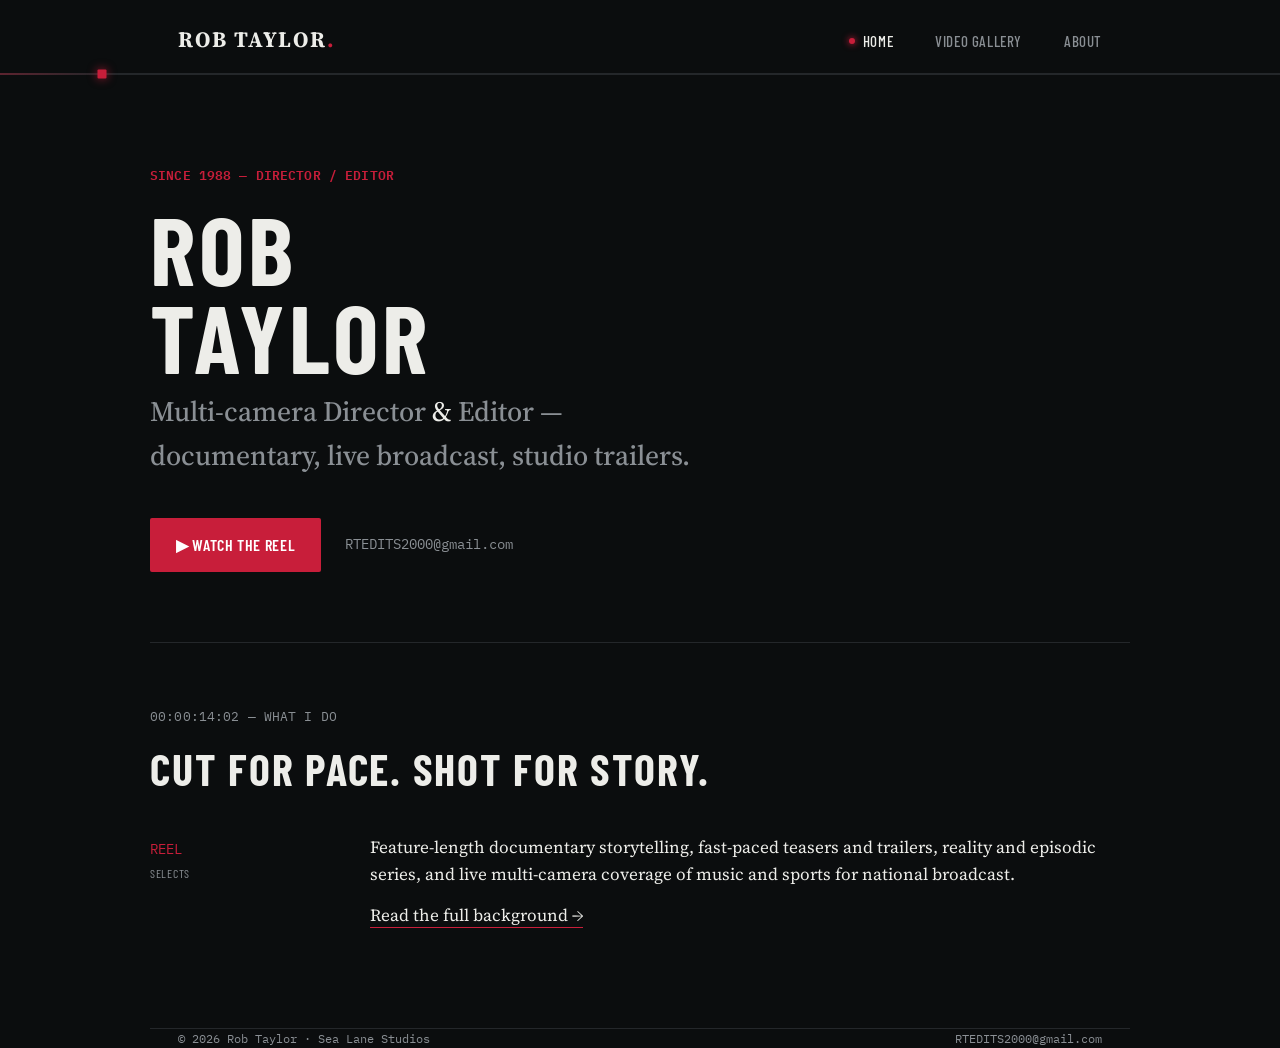
==== index.html @ 9c912b34 "Add files via upload" ====
<!doctype html>
<html lang="en">
<head>
<meta charset="UTF-8">
<meta name="viewport" content="width=device-width, initial-scale=1">
<title>Rob Taylor — Director / Editor</title>
<meta name="description" content="Rob Taylor is a Director and Editor working across documentary, live multi-camera broadcast, and studio trailers since 1988.">
<link rel="stylesheet" href="styles.css">
</head>
<body>

<header class="site-header">
  <div class="frame">
    <div class="header-row">
      <a href="index.html" class="wordmark">ROB TAYLOR<span class="dot">.</span></a>
      <nav class="primary" aria-label="Primary">
        <a href="index.html" class="active">Home</a>
        <a href="video-gallery.html">Video Gallery</a>
        <a href="about.html">About</a>
      </nav>
    </div>
  </div>
  <div class="scrub"><div class="fill" style="width:8%"></div><div class="head" style="left:8%"></div></div>
</header>

<main>
  <section class="hero frame">
    <p class="tag mono">SINCE 1988 — DIRECTOR / EDITOR</p>
    <h1>ROB<br>TAYLOR</h1>
    <p class="role">Multi-camera Director <span>&amp;</span> Editor —<br>documentary, live broadcast, studio trailers.</p>

    <div class="cta-row">
      <a class="btn" href="video-gallery.html">▶ Watch the Reel</a>
      <div class="contact-links">
        <a href="mailto:RTEDITS2000@gmail.com">RTEDITS2000@gmail.com</a>
      </div>
    </div>
  </section>

  <section class="section frame">
    <p class="eyebrow mono">00:00:14:02 — WHAT I DO</p>
    <h2>Cut for pace. Shot for story.</h2>
    <div class="era" style="border-top:none; padding-top:0;">
      <div class="era-time">REEL<span class="label-line">Selects</span></div>
      <div>
        <p>Feature-length documentary storytelling, fast-paced teasers and trailers, reality and episodic series, and live multi-camera coverage of music and sports for national broadcast.</p>
        <p><a href="about.html" style="color:var(--ink); border-bottom:1px solid var(--accent); text-decoration:none;">Read the full background →</a></p>
      </div>
    </div>
  </section>
</main>

<footer class="frame">
  <span>© 2026 Rob Taylor · Sea Lane Studios</span>
  <span><a href="mailto:RTEDITS2000@gmail.com">RTEDITS2000@gmail.com</a></span>
</footer>

</body>
</html>
---- styles.css ----
@import url('https://fonts.googleapis.com/css2?family=Barlow+Condensed:wght@400;500;600;700&family=Source+Serif+4:opsz,wght@8..60,400;8..60,500&family=IBM+Plex+Mono:wght@400;500&display=swap');

:root {
  --bg: #0B0D0E;
  --panel: #16181A;
  --panel-line: #24272A;
  --ink: #EDEDE9;
  --muted: #8A8F94;
  --accent: #C81E3A;
  --focus: #E4A2AD;
}

* { box-sizing: border-box; }

html { scroll-behavior: smooth; }

body {
  margin: 0;
  background: var(--bg);
  color: var(--ink);
  font-family: 'Source Serif 4', Georgia, serif;
  line-height: 1.6;
  -webkit-font-smoothing: antialiased;
}

h1, h2, h3, nav, .label, button, .btn {
  font-family: 'Barlow Condensed', sans-serif;
  text-transform: uppercase;
  letter-spacing: 0.04em;
}

.mono {
  font-family: 'IBM Plex Mono', monospace;
  letter-spacing: 0.01em;
}

a { color: inherit; }

:focus-visible {
  outline: 2px solid var(--focus);
  outline-offset: 3px;
}

/* ---------- Layout shell ---------- */

.frame {
  max-width: 980px;
  margin: 0 auto;
  padding: 0 28px;
}

header.site-header {
  padding: 22px 0 0;
  position: relative;
}

.header-row {
  display: flex;
  align-items: baseline;
  justify-content: space-between;
  flex-wrap: wrap;
  gap: 12px;
  padding-bottom: 16px;
}

.wordmark {
  font-size: 22px;
  font-weight: 700;
  letter-spacing: 0.08em;
  color: var(--ink);
  text-decoration: none;
}

.wordmark .dot {
  color: var(--accent);
}

nav.primary {
  display: flex;
  gap: 28px;
  font-size: 15px;
  font-weight: 500;
}

nav.primary a {
  text-decoration: none;
  color: var(--muted);
  position: relative;
  padding-left: 14px;
}

nav.primary a::before {
  content: '';
  position: absolute;
  left: 0;
  top: 50%;
  transform: translateY(-50%);
  width: 6px;
  height: 6px;
  border-radius: 50%;
  background: transparent;
}

nav.primary a.active {
  color: var(--ink);
}

nav.primary a.active::before {
  background: var(--accent);
  box-shadow: 0 0 6px 1px rgba(200, 30, 58, 0.7);
}

nav.primary a:hover {
  color: var(--ink);
}

/* Scrub bar signature element */
.scrub {
  position: relative;
  height: 2px;
  background: var(--panel-line);
  margin: 0 0 0;
}

.scrub .head {
  position: absolute;
  top: 50%;
  transform: translate(-50%, -50%);
  width: 9px;
  height: 9px;
  background: var(--accent);
  border-radius: 1px;
  box-shadow: 0 0 8px 1px rgba(200, 30, 58, 0.55);
}

.scrub .fill {
  position: absolute;
  top: 0;
  left: 0;
  height: 100%;
  background: linear-gradient(90deg, var(--accent), transparent);
  opacity: 0.35;
}

.scrub-label {
  display: flex;
  justify-content: space-between;
  font-size: 11px;
  color: var(--muted);
  padding: 6px 0 0;
}

/* ---------- Hero ---------- */

.hero {
  padding: 90px 0 70px;
}

.tag {
  font-size: 13px;
  color: var(--accent);
  font-weight: 600;
  margin: 0 0 18px;
}

.hero h1 {
  font-size: clamp(52px, 10vw, 96px);
  line-height: 0.92;
  margin: 0 0 8px;
  font-weight: 700;
}

.hero .role {
  font-size: clamp(20px, 3vw, 28px);
  color: var(--muted);
  font-weight: 500;
  margin: 0 0 36px;
}

.hero .role span {
  color: var(--ink);
}

.cta-row {
  display: flex;
  align-items: center;
  gap: 24px;
  flex-wrap: wrap;
  margin-top: 40px;
}

.btn {
  display: inline-flex;
  align-items: center;
  gap: 10px;
  background: var(--accent);
  color: #fff;
  padding: 14px 26px;
  font-size: 16px;
  font-weight: 600;
  text-decoration: none;
  border-radius: 2px;
  transition: background 0.15s ease, transform 0.15s ease;
}

.btn:hover {
  background: #E23350;
  transform: translateY(-1px);
}

.contact-links {
  display: flex;
  align-items: center;
  gap: 18px;
  font-family: 'IBM Plex Mono', monospace;
  font-size: 14px;
  color: var(--muted);
}

.contact-links a {
  text-decoration: none;
  color: var(--muted);
  border-bottom: 1px solid transparent;
}

.contact-links a:hover {
  color: var(--ink);
  border-bottom-color: var(--accent);
}

.contact-links img {
  height: 16px;
  width: auto;
  vertical-align: middle;
  opacity: 0.75;
}

/* ---------- Section generic ---------- */

.section {
  padding: 64px 0;
  border-top: 1px solid var(--panel-line);
}

.eyebrow {
  font-size: 13px;
  color: var(--muted);
  margin: 0 0 6px;
}

.section h2 {
  font-size: clamp(32px, 5vw, 44px);
  margin: 0 0 30px;
  font-weight: 700;
}

/* ---------- About: era timeline ---------- */

.bio-top {
  display: grid;
  grid-template-columns: 220px 1fr;
  gap: 40px;
  align-items: start;
  margin-bottom: 10px;
}

.bio-top img {
  width: 100%;
  border-radius: 2px;
  filter: grayscale(15%);
  border: 1px solid var(--panel-line);
}

.bio-top p {
  font-size: 18px;
  color: var(--ink);
  margin: 0;
}

.era {
  padding: 34px 0;
  border-top: 1px solid var(--panel-line);
  display: grid;
  grid-template-columns: 180px 1fr;
  gap: 40px;
}

.era-time {
  font-family: 'IBM Plex Mono', monospace;
  font-size: 14px;
  color: var(--accent);
  white-space: nowrap;
  padding-top: 4px;
}

.era-time .label-line {
  display: block;
  color: var(--muted);
  font-size: 12px;
  margin-top: 4px;
  text-transform: uppercase;
  letter-spacing: 0.06em;
  font-family: 'Barlow Condensed', sans-serif;
}

.era p {
  margin: 0 0 14px;
  font-size: 17px;
}

.era p:last-child { margin-bottom: 0; }

blockquote {
  margin: 20px 0;
  padding: 16px 0 16px 20px;
  border-left: 2px solid var(--accent);
  font-style: italic;
  color: var(--ink);
  font-size: 17px;
}

blockquote cite {
  display: block;
  margin-top: 8px;
  font-style: normal;
  font-family: 'IBM Plex Mono', monospace;
  font-size: 12px;
  color: var(--muted);
}

.credentials {
  margin-top: 10px;
  padding: 22px;
  background: var(--panel);
  border: 1px solid var(--panel-line);
  border-radius: 2px;
  font-family: 'IBM Plex Mono', monospace;
  font-size: 13px;
  color: var(--muted);
  line-height: 1.9;
}

.credentials strong { color: var(--ink); }

/* ---------- Video gallery ---------- */

.gallery-frame {
  position: relative;
  border: 1px solid var(--panel-line);
  background: var(--panel);
  padding: 10px;
  border-radius: 3px;
}

.gallery-frame .bezel-label {
  display: flex;
  justify-content: space-between;
  font-family: 'IBM Plex Mono', monospace;
  font-size: 11px;
  color: var(--muted);
  padding: 2px 6px 10px;
}

.gallery-frame .rec {
  color: var(--accent);
}

.gallery-frame .rec::before {
  content: '● ';
}

.embed-wrap {
  position: relative;
  padding-top: 56.25%;
  background: #000;
}

.embed-wrap iframe {
  position: absolute;
  top: 0; left: 0;
  width: 100%;
  height: 100%;
  border: 0;
}

.gallery-fallback {
  margin-top: 18px;
  font-size: 15px;
  color: var(--muted);
}

.gallery-fallback a {
  color: var(--ink);
  border-bottom: 1px solid var(--accent);
  text-decoration: none;
}

/* ---------- Footer ---------- */

footer {
  padding: 40px 0 60px;
  border-top: 1px solid var(--panel-line);
  display: flex;
  justify-content: space-between;
  align-items: center;
  flex-wrap: wrap;
  gap: 14px;
  font-family: 'IBM Plex Mono', monospace;
  font-size: 12px;
  color: var(--muted);
}

footer a {
  color: var(--muted);
  text-decoration: none;
}

footer a:hover {
  color: var(--ink);
}

/* ---------- Responsive ---------- */

@media (max-width: 640px) {
  .bio-top, .era {
    grid-template-columns: 1fr;
    gap: 16px;
  }
  .bio-top img { width: 160px; }
  .hero { padding: 60px 0 50px; }
  nav.primary { gap: 18px; font-size: 13px; }
}

@media (prefers-reduced-motion: reduce) {
  html { scroll-behavior: auto; }
  .btn { transition: none; }
}
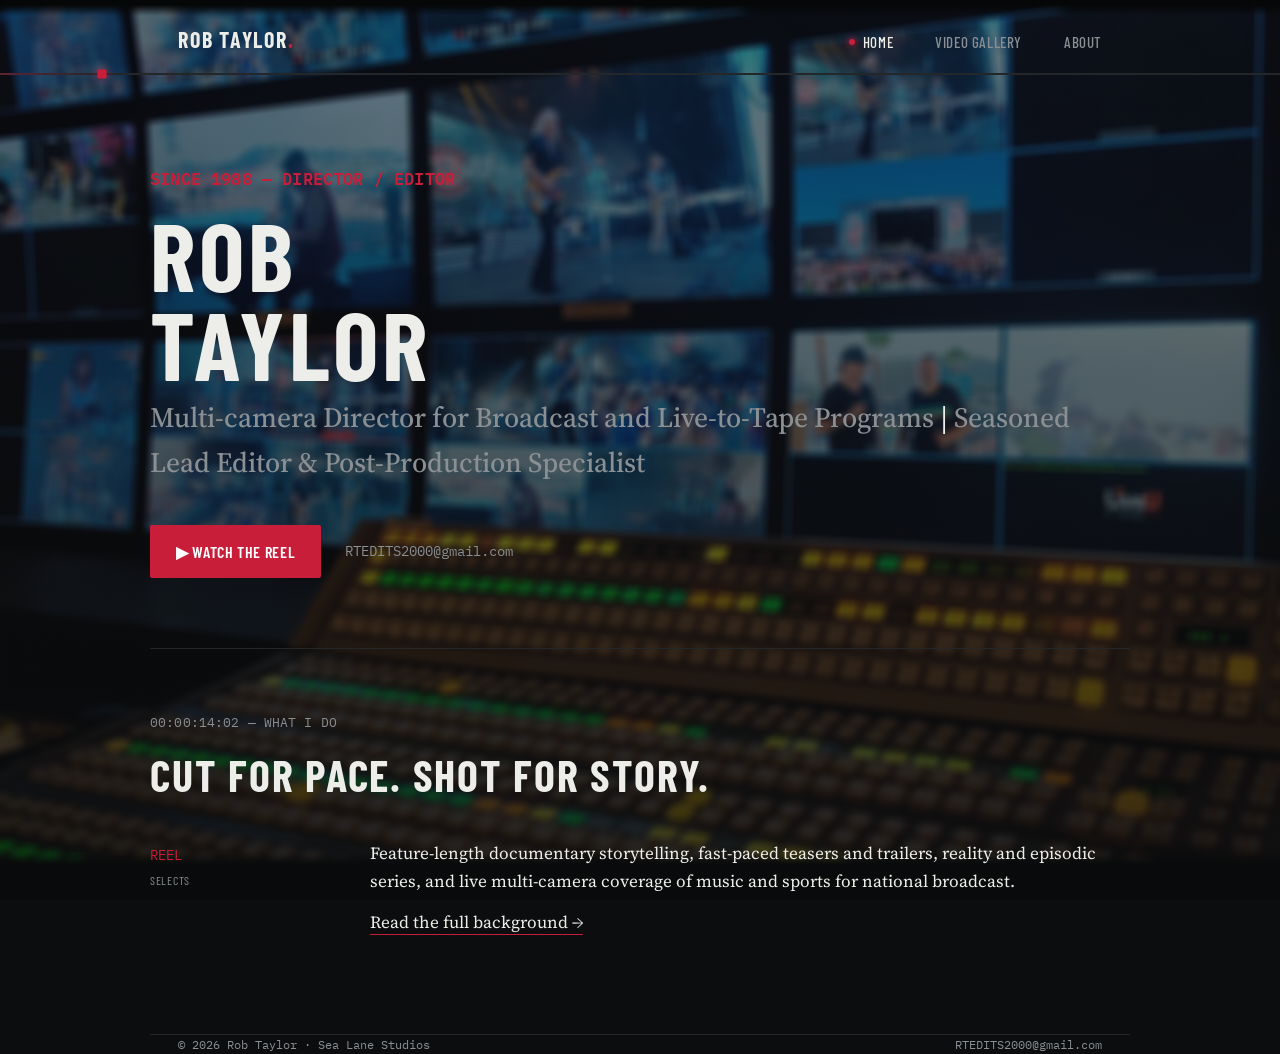
==== commit 56fbe373: "Add files via upload" ====
--- a/index.html
+++ b/index.html
@@ -7,7 +7,7 @@
 <meta name="description" content="Rob Taylor is a Director and Editor working across documentary, live multi-camera broadcast, and studio trailers since 1988.">
 <link rel="stylesheet" href="styles.css">
 </head>
-<body>
+<body class="bg-broadcast">
 
 <header class="site-header">
   <div class="frame">
@@ -27,7 +27,7 @@
   <section class="hero frame">
     <p class="tag mono">SINCE 1988 — DIRECTOR / EDITOR</p>
     <h1>ROB<br>TAYLOR</h1>
-    <p class="role">Multi-camera Director <span>&amp;</span> Editor —<br>documentary, live broadcast, studio trailers.</p>
+    <p class="role">Multi-camera Director for Broadcast and Live-to-Tape Programs <span>|</span> Seasoned Lead Editor &amp; Post-Production Specialist</p>
 
     <div class="cta-row">
       <a class="btn" href="video-gallery.html">▶ Watch the Reel</a>
--- a/styles.css
+++ b/styles.css
@@ -21,6 +21,22 @@
   font-family: 'Source Serif 4', Georgia, serif;
   line-height: 1.6;
   -webkit-font-smoothing: antialiased;
+  min-height: 100vh;
+}
+
+body.bg-broadcast {
+  background-image:
+    linear-gradient(180deg, rgba(11,13,14,0.52) 0%, rgba(11,13,14,0.64) 45%, rgba(11,13,14,0.82) 100%),
+    url('images/monitor-wall.png');
+  background-size: cover;
+  background-position: center top;
+  background-repeat: no-repeat;
+}
+
+@media (min-width: 900px) {
+  body.bg-broadcast {
+    background-attachment: fixed;
+  }
 }
 
 h1, h2, h3, nav, .label, button, .btn {
@@ -64,6 +80,8 @@
 }
 
 .wordmark {
+  font-family: 'Barlow Condensed', sans-serif;
+  text-transform: uppercase;
   font-size: 22px;
   font-weight: 700;
   letter-spacing: 0.08em;
@@ -157,7 +175,7 @@
 }
 
 .tag {
-  font-size: 13px;
+  font-size: 17px;
   color: var(--accent);
   font-weight: 600;
   margin: 0 0 18px;
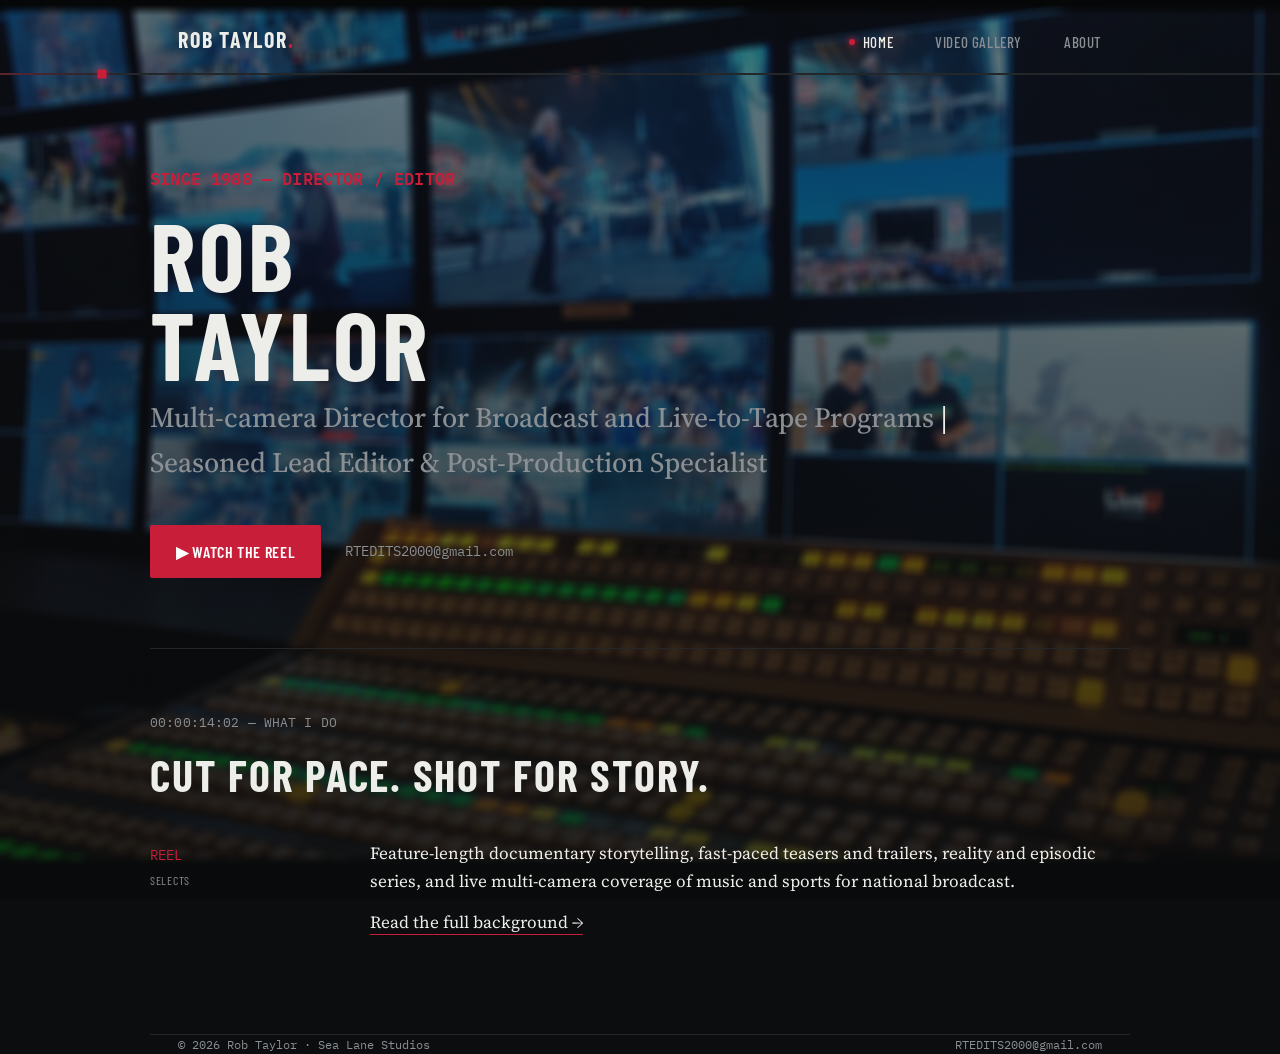
==== commit fa027783: "Add files via upload" ====
--- a/index.html
+++ b/index.html
@@ -5,7 +5,7 @@
 <meta name="viewport" content="width=device-width, initial-scale=1">
 <title>Rob Taylor — Director / Editor</title>
 <meta name="description" content="Rob Taylor is a Director and Editor working across documentary, live multi-camera broadcast, and studio trailers since 1988.">
-<link rel="stylesheet" href="styles.css">
+<link rel="stylesheet" href="styles.css?v=2">
 </head>
 <body class="bg-broadcast">
 
@@ -27,7 +27,7 @@
   <section class="hero frame">
     <p class="tag mono">SINCE 1988 — DIRECTOR / EDITOR</p>
     <h1>ROB<br>TAYLOR</h1>
-    <p class="role">Multi-camera Director for Broadcast and Live-to-Tape Programs <span>|</span> Seasoned Lead Editor &amp; Post-Production Specialist</p>
+    <p class="role">Multi-camera Director for Broadcast and Live-to-Tape Programs <span>|</span><br>Seasoned Lead Editor &amp; Post-Production Specialist</p>
 
     <div class="cta-row">
       <a class="btn" href="video-gallery.html">▶ Watch the Reel</a>
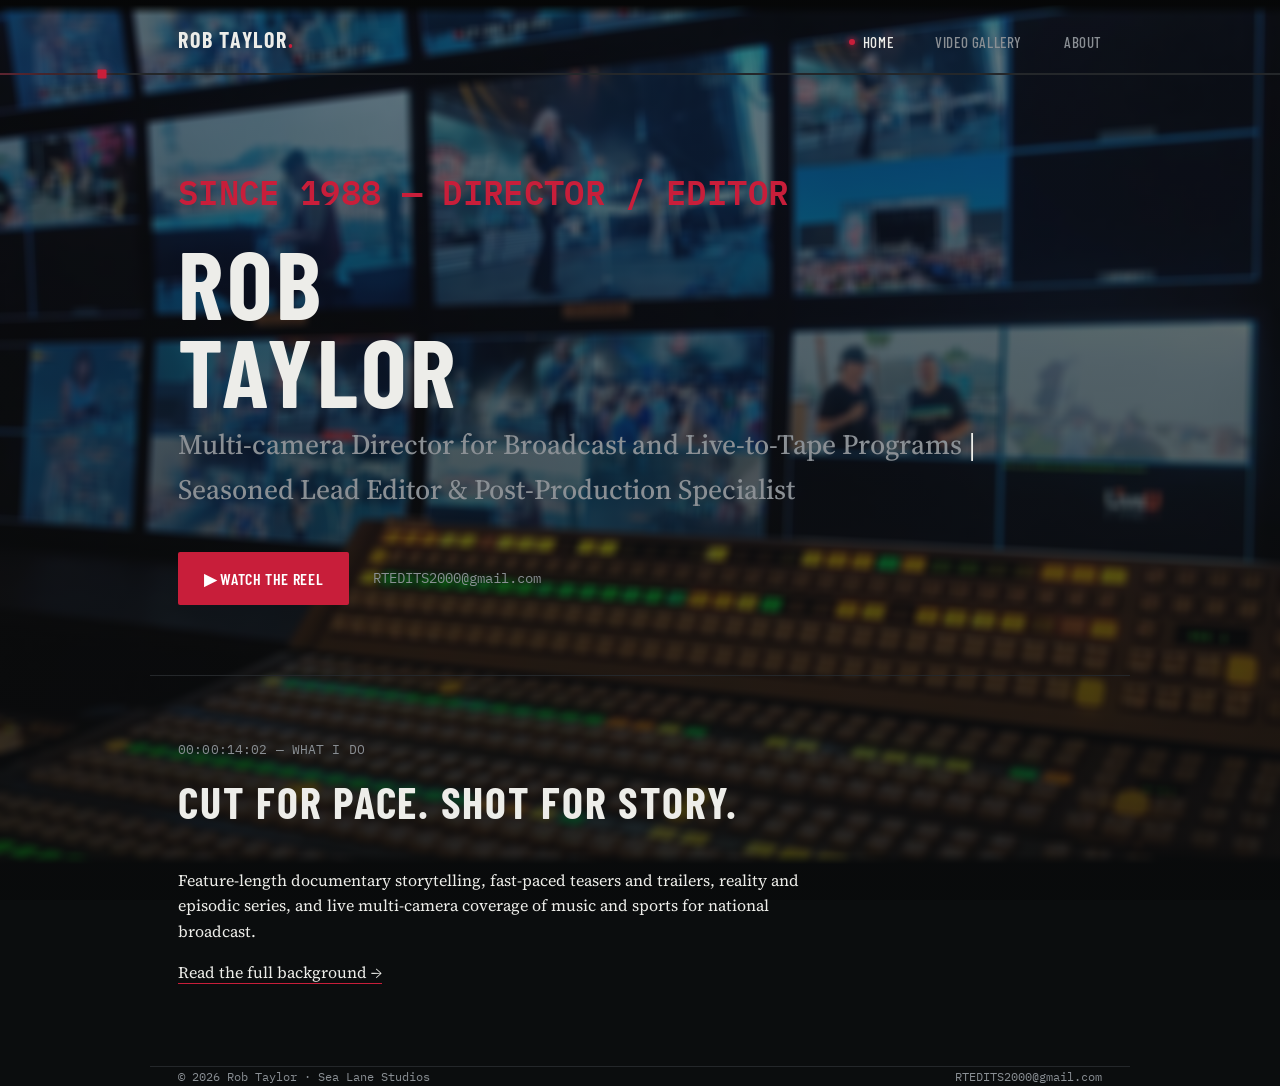
==== commit 875dd12f: "Add files via upload" ====
--- a/index.html
+++ b/index.html
@@ -5,6 +5,7 @@
 <meta name="viewport" content="width=device-width, initial-scale=1">
 <title>Rob Taylor — Director / Editor</title>
 <meta name="description" content="Rob Taylor is a Director and Editor working across documentary, live multi-camera broadcast, and studio trailers since 1988.">
+<link rel="icon" type="image/png" href="images/favicon.png">
 <link rel="stylesheet" href="styles.css?v=2">
 </head>
 <body class="bg-broadcast">
@@ -40,12 +41,9 @@
   <section class="section frame">
     <p class="eyebrow mono">00:00:14:02 — WHAT I DO</p>
     <h2>Cut for pace. Shot for story.</h2>
-    <div class="era" style="border-top:none; padding-top:0;">
-      <div class="era-time">REEL<span class="label-line">Selects</span></div>
-      <div>
-        <p>Feature-length documentary storytelling, fast-paced teasers and trailers, reality and episodic series, and live multi-camera coverage of music and sports for national broadcast.</p>
-        <p><a href="about.html" style="color:var(--ink); border-bottom:1px solid var(--accent); text-decoration:none;">Read the full background →</a></p>
-      </div>
+    <div style="max-width: 640px;">
+      <p>Feature-length documentary storytelling, fast-paced teasers and trailers, reality and episodic series, and live multi-camera coverage of music and sports for national broadcast.</p>
+      <p><a href="about.html" style="color:var(--ink); border-bottom:1px solid var(--accent); text-decoration:none;">Read the full background →</a></p>
     </div>
   </section>
 </main>
--- a/styles.css
+++ b/styles.css
@@ -171,11 +171,12 @@
 /* ---------- Hero ---------- */
 
 .hero {
-  padding: 90px 0 70px;
+  padding-top: 90px;
+  padding-bottom: 70px;
 }
 
 .tag {
-  font-size: 17px;
+  font-size: 34px;
   color: var(--accent);
   font-weight: 600;
   margin: 0 0 18px;
@@ -256,7 +257,8 @@
 /* ---------- Section generic ---------- */
 
 .section {
-  padding: 64px 0;
+  padding-top: 64px;
+  padding-bottom: 64px;
   border-top: 1px solid var(--panel-line);
 }
 
@@ -274,9 +276,27 @@
 
 /* ---------- About: era timeline ---------- */
 
+.about-banner {
+  width: 100%;
+  max-width: 500px;
+  margin: 0 0 32px;
+  overflow: hidden;
+  border: 1px solid rgba(200, 30, 58, 0.4);
+  border-radius: 3px;
+  background: var(--panel);
+  padding: 4px;
+}
+
+.about-banner img {
+  width: 100%;
+  height: auto;
+  display: block;
+  border-radius: 2px;
+}
+
 .bio-top {
   display: grid;
-  grid-template-columns: 220px 1fr;
+  grid-template-columns: 1fr;
   gap: 40px;
   align-items: start;
   margin-bottom: 10px;
@@ -299,15 +319,15 @@
   padding: 34px 0;
   border-top: 1px solid var(--panel-line);
   display: grid;
-  grid-template-columns: 180px 1fr;
+  grid-template-columns: 240px 1fr;
   gap: 40px;
 }
 
 .era-time {
   font-family: 'IBM Plex Mono', monospace;
-  font-size: 14px;
+  font-size: 28px;
   color: var(--accent);
-  white-space: nowrap;
+  line-height: 1.15;
   padding-top: 4px;
 }
 
@@ -445,8 +465,14 @@
     gap: 16px;
   }
   .bio-top img { width: 160px; }
-  .hero { padding: 60px 0 50px; }
+  .hero { padding-top: 60px; padding-bottom: 50px; }
   nav.primary { gap: 18px; font-size: 13px; }
+  .era-time {
+    font-size: 20px;
+  }
+  .tag {
+    font-size: 24px;
+  }
 }
 
 @media (prefers-reduced-motion: reduce) {
